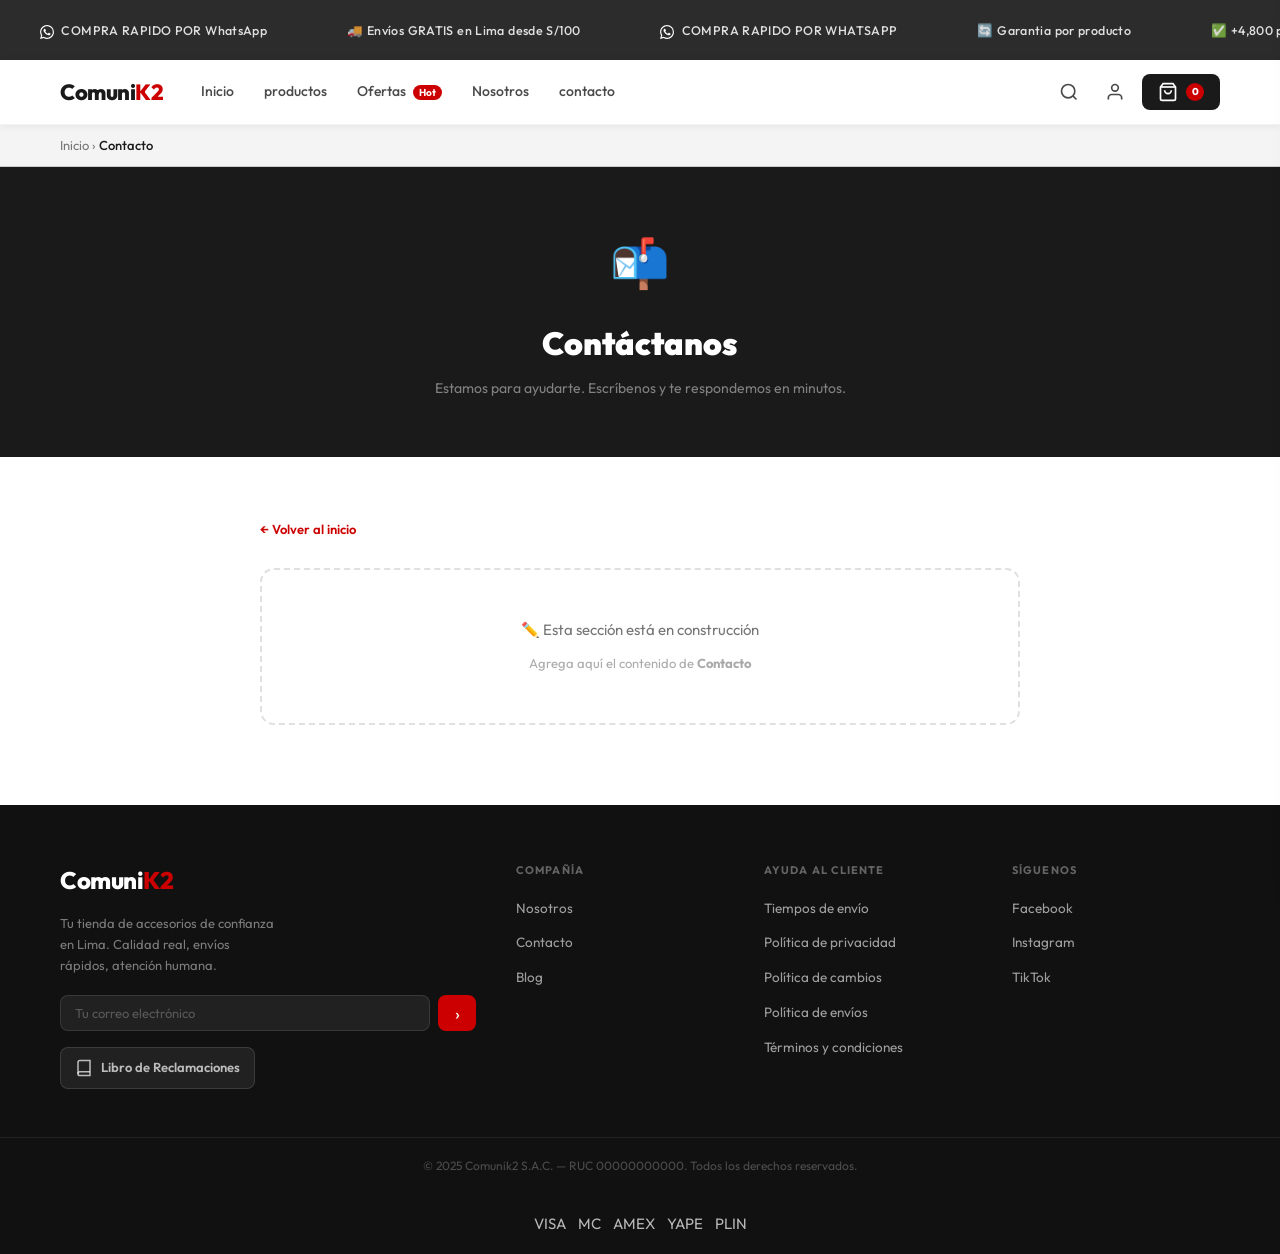
==== pages/contacto.html @ 113c40cd "fix: redisenio de la pagina" ====
<!DOCTYPE html>
<html lang="es">
<head>
<meta charset="UTF-8">
<meta name="viewport" content="width=device-width, initial-scale=1.0">
<title>Contacto — ComuniK2</title>
<link rel="preconnect" href="https://fonts.googleapis.com">
<link rel="preconnect" href="https://fonts.gstatic.com" crossorigin>
<link href="https://fonts.googleapis.com/css2?family=Outfit:wght@300;400;500;600;700;800;900&display=swap" rel="stylesheet">
<link rel="stylesheet" href="../css/style.css">
<style>
  .page-hero{background:#1A1A1A;color:#fff;padding:56px 20px;text-align:center}
  .page-hero .icon{font-size:48px;margin-bottom:14px}
  .page-hero h1{font-family:'Outfit',sans-serif;font-size:32px;font-weight:900;margin-bottom:8px}
  .page-hero p{font-size:14px;color:rgba(255,255,255,.45);max-width:480px;margin:0 auto}
  .page-body{max-width:800px;margin:0 auto;padding:60px 20px 80px;font-family:'Outfit',sans-serif}
  .placeholder-box{border:2px dashed #E0E0E0;border-radius:14px;padding:48px 32px;text-align:center;color:#aaa}
  .placeholder-box p{font-size:15px;margin-bottom:8px;color:#767676}
  .placeholder-box span{font-size:13px}
  .back-link{display:inline-flex;align-items:center;gap:6px;font-size:13px;font-weight:600;color:#CC0000;margin-bottom:28px;text-decoration:none}
  .back-link:hover{text-decoration:underline}
</style>
</head>
<body>

<!-- TICKER -->
<div class="ticker">
  <div class="ticker-track">
    <span class="ti">
      <svg width="14" height="14" fill="white" viewBox="0 0 24 24" style="vertical-align:middle;margin-right:4px">
        <path d="M17.472 14.382c-.297-.149-1.758-.867-2.03-.967-.273-.099-.471-.148-.67.15-.197.297-.767.966-.94 1.164-.173.199-.347.223-.644.075-.297-.15-1.255-.463-2.39-1.475-.883-.788-1.48-1.761-1.653-2.059-.173-.297-.018-.458.13-.606.134-.133.298-.347.446-.52.149-.174.198-.298.298-.497.099-.198.05-.371-.025-.52-.075-.149-.669-1.612-.916-2.207-.242-.579-.487-.5-.669-.51-.173-.008-.371-.01-.57-.01-.198 0-.52.074-.792.372-.272.297-1.04 1.016-1.04 2.479 0 1.462 1.065 2.875 1.213 3.074.149.198 2.096 3.2 5.077 4.487.709.306 1.262.489 1.694.625.712.227 1.36.195 1.871.118.571-.085 1.758-.719 2.006-1.413.248-.694.248-1.289.173-1.413-.074-.124-.272-.198-.57-.347m-5.421 7.403h-.004a9.87 9.87 0 01-5.031-1.378l-.361-.214-3.741.982.998-3.648-.235-.374a9.86 9.86 0 01-1.51-5.26c.001-5.45 4.436-9.884 9.888-9.884 2.64 0 5.122 1.03 6.988 2.898a9.825 9.825 0 012.893 6.994c-.003 5.45-4.437 9.884-9.885 9.884m8.413-18.297A11.815 11.815 0 0012.05 0C5.495 0 .16 5.335.157 11.892c0 2.096.547 4.142 1.588 5.945L.057 24l6.305-1.654a11.882 11.882 0 005.683 1.448h.005c6.554 0 11.890-5.335 11.893-11.893a11.821 11.821 0 00-3.48-8.413Z"/>
      </svg>
      COMPRA RAPIDO POR WhatsApp
    </span>
    <span class="ti">🚚 Envíos GRATIS en Lima desde S/100</span>
    <span class="ti">
      <svg width="14" height="14" fill="white" viewBox="0 0 24 24" style="vertical-align:middle;margin-right:4px">
        <path d="M17.472 14.382c-.297-.149-1.758-.867-2.03-.967-.273-.099-.471-.148-.67.15-.197.297-.767.966-.94 1.164-.173.199-.347.223-.644.075-.297-.15-1.255-.463-2.39-1.475-.883-.788-1.48-1.761-1.653-2.059-.173-.297-.018-.458.13-.606.134-.133.298-.347.446-.52.149-.174.198-.298.298-.497.099-.198.05-.371-.025-.52-.075-.149-.669-1.612-.916-2.207-.242-.579-.487-.5-.669-.51-.173-.008-.371-.01-.57-.01-.198 0-.52.074-.792.372-.272.297-1.04 1.016-1.04 2.479 0 1.462 1.065 2.875 1.213 3.074.149.198 2.096 3.2 5.077 4.487.709.306 1.262.489 1.694.625.712.227 1.36.195 1.871.118.571-.085 1.758-.719 2.006-1.413.248-.694.248-1.289.173-1.413-.074-.124-.272-.198-.57-.347m-5.421 7.403h-.004a9.87 9.87 0 01-5.031-1.378l-.361-.214-3.741.982.998-3.648-.235-.374a9.86 9.86 0 01-1.51-5.26c.001-5.45 4.436-9.884 9.888-9.884 2.64 0 5.122 1.03 6.988 2.898a9.825 9.825 0 012.893 6.994c-.003 5.45-4.437 9.884-9.885 9.884m8.413-18.297A11.815 11.815 0 0012.05 0C5.495 0 .16 5.335.157 11.892c0 2.096.547 4.142 1.588 5.945L.057 24l6.305-1.654a11.882 11.882 0 005.683 1.448h.005c6.554 0 11.890-5.335 11.893-11.893a11.821 11.821 0 00-3.48-8.413Z"/>
      </svg>
      COMPRA RAPIDO POR WHATSAPP
    </span>
    <span class="ti">🔄 Garantia por producto</span>
    <span class="ti">✅ +4,800 pedidos entregados</span>
    <span class="ti">📦 Despacho en 24-48h</span>
    <span class="ti">🚚 Envíos GRATIS en Lima desde S/100</span>
    <span class="ti">
      <svg width="14" height="14" fill="white" viewBox="0 0 24 24" style="vertical-align:middle;margin-right:4px">
        <path d="M17.472 14.382c-.297-.149-1.758-.867-2.03-.967-.273-.099-.471-.148-.67.15-.197.297-.767.966-.94 1.164-.173.199-.347.223-.644.075-.297-.15-1.255-.463-2.39-1.475-.883-.788-1.48-1.761-1.653-2.059-.173-.297-.018-.458.13-.606.134-.133.298-.347.446-.52.149-.174.198-.298.298-.497.099-.198.05-.371-.025-.52-.075-.149-.669-1.612-.916-2.207-.242-.579-.487-.5-.669-.51-.173-.008-.371-.01-.57-.01-.198 0-.52.074-.792.372-.272.297-1.04 1.016-1.04 2.479 0 1.462 1.065 2.875 1.213 3.074.149.198 2.096 3.2 5.077 4.487.709.306 1.262.489 1.694.625.712.227 1.36.195 1.871.118.571-.085 1.758-.719 2.006-1.413.248-.694.248-1.289.173-1.413-.074-.124-.272-.198-.57-.347m-5.421 7.403h-.004a9.87 9.87 0 01-5.031-1.378l-.361-.214-3.741.982.998-3.648-.235-.374a9.86 9.86 0 01-1.51-5.26c.001-5.45 4.436-9.884 9.888-9.884 2.64 0 5.122 1.03 6.988 2.898a9.825 9.825 0 012.893 6.994c-.003 5.45-4.437 9.884-9.885 9.884m8.413-18.297A11.815 11.815 0 0012.05 0C5.495 0 .16 5.335.157 11.892c0 2.096.547 4.142 1.588 5.945L.057 24l6.305-1.654a11.882 11.882 0 005.683 1.448h.005c6.554 0 11.890-5.335 11.893-11.893a11.821 11.821 0 00-3.48-8.413Z"/>
      </svg>
      COMPRA RAPIDO POR WHATSAPP
    </span>
    <span class="ti">🔄 Garantia por producto</span>
    <span class="ti">✅ +4,800 pedidos entregados</span>
    <span class="ti">📦 Despacho en 24-48h</span>
  </div>
</div>

<!-- HEADER -->
<header id="header">
  <div class="header-inner">
    <button class="menu-btn" aria-label="Menú">
      <span></span><span></span><span></span>
    </button>
    <a href="../index.html" class="logo">Comuni<span>K2</span></a>
    <nav class="main-nav">
      <a href="../index.html">Inicio</a>
      <a href="../index.html#productos">productos</a>
      <a href="../index.html#offert">Ofertas <em class="nav-badge">Hot</em></a>
      <a href="nosotros.html">Nosotros</a>
      <a href="contacto.html">contacto</a>
    </nav>
    <div class="header-right">
      <button class="icon-btn" aria-label="Buscar">
        <svg width="20" height="20" fill="none" stroke="currentColor" stroke-width="2" viewBox="0 0 24 24"><circle cx="11" cy="11" r="8"/><line x1="21" y1="21" x2="16.65" y2="16.65"/></svg>
      </button>
      <button class="icon-btn" aria-label="Cuenta">
        <svg width="20" height="20" fill="none" stroke="currentColor" stroke-width="2" viewBox="0 0 24 24"><path d="M20 21v-2a4 4 0 00-4-4H8a4 4 0 00-4 4v2"/><circle cx="12" cy="7" r="4"/></svg>
      </button>
      <a href="#" class="cart-btn">
        <svg width="20" height="20" fill="none" stroke="currentColor" stroke-width="2" viewBox="0 0 24 24"><path d="M6 2L3 6v14a2 2 0 002 2h14a2 2 0 002-2V6l-3-4z"/><line x1="3" y1="6" x2="21" y2="6"/><path d="M16 10a4 4 0 01-8 0"/></svg>
        <span class="cart-count">0</span>
      </a>
    </div>
  </div>
</header>




<div class="breadcrumb"><div class="container"><a href="../index.html">Inicio</a> › <span>Contacto</span></div></div>

<div class="page-hero">
  <div class="icon">📬</div>
  <h1>Contáctanos</h1>
  <p>Estamos para ayudarte. Escríbenos y te respondemos en minutos.</p>
</div>

<div class="page-body">
  <a href="../index.html" class="back-link">← Volver al inicio</a>
  <div class="placeholder-box">
    <p>✏️ Esta sección está en construcción</p>
    <span>Agrega aquí el contenido de <strong>Contacto</strong></span>
  </div>
</div>

<footer>
  <div class="footer-top">
    <div class="footer-brand">
      <a href="../video/" class="logo footer-logo">Comuni<span>K2</span></a>
      <p>Tu tienda de accesorios de confianza en Lima. Calidad real, envíos rápidos, atención humana.</p>
      <div class="newsletter">
        <input type="email" placeholder="Tu correo electrónico">
        <button>›</button>
      </div>
      <a href="reclamaciones.html" class="libro-btn">
        <svg width="18" height="18" fill="none" stroke="currentColor" stroke-width="2" viewBox="0 0 24 24"><path d="M4 19.5A2.5 2.5 0 016.5 17H20"/><path d="M6.5 2H20v20H6.5A2.5 2.5 0 014 19.5v-15A2.5 2.5 0 016.5 2z"/></svg>
        Libro de Reclamaciones
      </a>
    </div>
    <div class="footer-col">
      <h4>Compañía</h4>
      <ul>
        <li><a href="nosotros.html">Nosotros</a></li>
        <li><a href="contacto.html">Contacto</a></li>
        <li><a href="blog.html">Blog</a></li>
      </ul>
    </div>
    <div class="footer-col">
      <h4>Ayuda al cliente</h4>
      <ul>
        <li><a href="#">Tiempos de envío</a></li>
        <li><a href="#">Política de privacidad</a></li>
        <li><a href="#">Política de cambios</a></li>
        <li><a href="#">Política de envíos</a></li>
        <li><a href="terminos.html">Términos y condiciones</a></li>
      </ul>
    </div>
    <div class="footer-col">
      <h4>Síguenos</h4>
      <ul>
        <li><a href="#">Facebook</a></li>
        <li><a href="#">Instagram</a></li>
        <li><a href="#">TikTok</a></li>
      </ul>
    </div>
  </div>
  <div class="footer-bottom">
    <p>© 2025 Comunik2 S.A.C. — RUC 00000000000. Todos los derechos reservados.</p>
    <div class="payment-methods">
      <span>VISA</span>
      <span>MC</span>
      <span>AMEX</span>
      <span>YAPE</span>
      <span>PLIN</span>
    </div>
  </div>
</footer>

<!-- CART OVERLAY -->
<div class="cart-overlay" id="cart-overlay"></div>

<!-- CART SIDEBAR -->
<div id="cart-sidebar">
  <div class="cart-head">
    <h2>🛒 Tu carrito <span class="cart-head-count" id="cart-head-count">0</span></h2>
    <button id="cart-close">✕</button>
  </div>
  <div id="cart-body"></div>
  <div id="cart-footer">
    <div class="cart-total-row">
      <span>Total</span>
      <span id="cart-total">S/. 0.00</span>
    </div>
    <button class="btn-wa-cart" onclick="pedirPorWhatsApp()">
      <svg width="18" height="18" fill="white" viewBox="0 0 24 24"><path d="M17.472 14.382c-.297-.149-1.758-.867-2.03-.967-.273-.099-.471-.148-.67.15-.197.297-.767.966-.94 1.164-.173.199-.347.223-.644.075-.297-.15-1.255-.463-2.39-1.475-.883-.788-1.48-1.761-1.653-2.059-.173-.297-.018-.458.13-.606.134-.133.298-.347.446-.52.149-.174.198-.298.298-.497.099-.198.05-.371-.025-.52-.075-.149-.669-1.612-.916-2.207-.242-.579-.487-.5-.669-.51-.173-.008-.371-.01-.57-.01-.198 0-.52.074-.792.372-.272.297-1.04 1.016-1.04 2.479 0 1.462 1.065 2.875 1.213 3.074.149.198 2.096 3.2 5.077 4.487.709.306 1.262.489 1.694.625.712.227 1.36.195 1.871.118.571-.085 1.758-.719 2.006-1.413.248-.694.248-1.289.173-1.413-.074-.124-.272-.198-.57-.347m-5.421 7.403h-.004a9.87 9.87 0 01-5.031-1.378l-.361-.214-3.741.982.998-3.648-.235-.374a9.86 9.86 0 01-1.51-5.26c.001-5.45 4.436-9.884 9.888-9.884 2.64 0 5.122 1.03 6.988 2.898a9.825 9.825 0 012.893 6.994c-.003 5.45-4.437 9.884-9.885 9.884m8.413-18.297A11.815 11.815 0 0012.05 0C5.495 0 .16 5.335.157 11.892c0 2.096.547 4.142 1.588 5.945L.057 24l6.305-1.654a11.882 11.882 0 005.683 1.448h.005c6.554 0 11.890-5.335 11.893-11.893a11.821 11.821 0 00-3.48-8.413Z"/></svg>
      Pedir por WhatsApp
    </button>
    <p class="cart-note">Te contactaremos para confirmar disponibilidad y coordinar el pago.</p>
  </div>
</div>


<script src="../js/main.js"></script>
</body>
</html>
---- css/style.css ----
/* ─────────────────────────────────────
   COMUNIK2 — GLOBAL STYLES
   Paleta: Rojo #CC0000, Gris #2C2C2C, Blanco #FFFFFF
───────────────────────────────────── */

*, *::before, *::after { box-sizing: border-box; margin: 0; padding: 0; }

:root {
  --red:      #CC0000;
  --red-dark: #A50000;
  --red-light:#FFF0F0;
  --dark:     #1A1A1A;
  --gray-900: #2C2C2C;
  --gray-700: #4A4A4A;
  --gray-500: #767676;
  --gray-300: #CCCCCC;
  --gray-100: #F4F4F4;
  --white:    #FFFFFF;
  --font:     'Outfit', sans-serif;
  --radius:   10px;
  --radius-lg:16px;
}

html { scroll-behavior: smooth; }
body { font-family: var(--font); font-size: 15px; color: var(--dark); background: var(--white); line-height: 1.65; -webkit-font-smoothing: antialiased; }
img { max-width: 100%; display: block; }
a { text-decoration: none; color: inherit; }
button { cursor: pointer; border: none; background: none; font-family: var(--font); }

/* ── CONTAINER ── */
.container { max-width: 1200px; margin: 0 auto; padding: 0 20px; }

/* ── TICKER ── */
.ticker { background: var(--gray-900); color: var(--white); height: 60px; overflow: hidden; display: flex; align-items: center; }
.ticker-track { display: flex; white-space: nowrap; animation: ticker 32s linear infinite; }
.ticker-track:hover { animation-play-state: paused; }
.ti { padding: 0 40px; font-size: 12.5px; font-weight: 500; letter-spacing: 0.03em; color: rgba(255,255,255,0.85); }
@keyframes ticker { 0%{transform:translateX(0)} 100%{transform:translateX(-50%)} }

/* ── HEADER ── */
header { position: sticky; top: 0; z-index: 200; background: var(--white); border-bottom: 1px solid var(--gray-100); box-shadow: 0 1px 8px rgba(0,0,0,0.07); }
.header-inner { max-width: 1200px; margin: 0 auto; padding: 0 20px; height: 64px; display: flex; align-items: center; gap: 24px; }

.menu-btn { display: none; flex-direction: column; gap: 5px; padding: 6px; }
.menu-btn span { display: block; width: 22px; height: 2px; background: var(--dark); border-radius: 2px; }

.logo { font-size: 22px; font-weight: 800; color: var(--dark); letter-spacing: -0.5px; flex-shrink: 0; }
.logo span { color: var(--red); }

.main-nav { display: flex; gap: 2px; flex: 1; }
.main-nav a { font-size: 14px; font-weight: 500; color: var(--gray-700); padding: 6px 14px; border-radius: 8px; transition: all .18s; position: relative; }
.main-nav a:hover { color: var(--dark); background: var(--gray-100); }
.nav-badge { font-style: normal; font-size: 10px; font-weight: 700; background: var(--red); color: #fff; padding: 1px 6px; border-radius: 20px; margin-left: 4px; vertical-align: middle; }

.header-right { display: flex; align-items: center; gap: 8px; flex-shrink: 0; }
.icon-btn { width: 38px; height: 38px; display: flex; align-items: center; justify-content: center; border-radius: 8px; color: var(--gray-700); transition: background .18s, color .18s; }
.icon-btn:hover { background: var(--gray-100); color: var(--dark); }

.cart-btn { display: flex; align-items: center; gap: 8px; background: var(--dark); color: #fff; padding: 8px 16px; border-radius: 8px; font-size: 14px; font-weight: 600; transition: background .18s; position: relative; }
.cart-btn:hover { background: var(--gray-900); }
.cart-count { background: var(--red); color: #fff; font-size: 10px; font-weight: 800; min-width: 18px; height: 18px; border-radius: 50%; display: flex; align-items: center; justify-content: center; padding: 0 3px; }

/* ── BREADCRUMB ── */
.breadcrumb { background: var(--gray-100); border-bottom: 1px solid var(--gray-300); padding: 10px 0; font-size: 13px; color: var(--gray-500); }
.breadcrumb a { color: var(--gray-500); }
.breadcrumb a:hover { color: var(--red); }
.breadcrumb span { color: var(--dark); font-weight: 500; }

/* ── BUTTONS ── */
.btn-red { display: inline-flex; align-items: center; justify-content: center; gap: 8px; background: var(--red); color: #fff; font-size: 15px; font-weight: 700; padding: 12px 28px; border-radius: var(--radius); transition: background .18s, transform .1s; }
.btn-red:hover { background: var(--red-dark); transform: translateY(-1px); }
.btn-full { width: 100%; }

.btn-outline-white { display: inline-flex; align-items: center; justify-content: center; border: 2px solid rgba(255,255,255,0.7); color: #fff; font-size: 15px; font-weight: 600; padding: 11px 28px; border-radius: var(--radius); transition: background .18s; }
.btn-outline-white:hover { background: rgba(255,255,255,0.12); }

.btn-whatsapp { background: #1A1A1A; color: #fff; font-size: 15px; font-weight: 600; padding: 14px 20px; border-radius: var(--radius); display: flex; align-items: center; justify-content: center; gap: 10px; transition: background .18s; }
.btn-whatsapp:hover { background: #333; }

.btn-add { width: 100%; background: var(--dark); color: #fff; font-size: 14px; font-weight: 600; padding: 11px; border-radius: var(--radius); margin-top: 12px; transition: background .18s; }
.btn-add:hover { background: var(--red); }

/* ── HERO ── */
.hero { position: relative; height: 560px; overflow: hidden; }
.hero-slides { position: relative; height: 100%; }
.hero-slide { position: absolute; inset: 0; background-size: cover; background-position: center; opacity: 0; transition: opacity .6s ease; display: flex; align-items: center; background-color: var(--gray-900); }
.hero-slide.active { opacity: 1; }
.hero-overlay { position: absolute; inset: 0; background: linear-gradient(90deg, rgba(0,0,0,0.7) 0%, rgba(0,0,0,0.3) 60%, transparent 100%); }
.hero-content { position: relative; z-index: 2; max-width: 520px; padding: 0 80px; color: #fff; }
.hero-eyebrow { font-size: 12px; font-weight: 700; letter-spacing: 0.12em; text-transform: uppercase; color: var(--red); margin-bottom: 12px; background: rgba(204,0,0,0.15); display: inline-block; padding: 4px 12px; border-radius: 20px; border: 1px solid rgba(204,0,0,0.3); }
.hero-content h1 { font-size: clamp(32px, 4.5vw, 54px); font-weight: 900; line-height: 1.1; margin-bottom: 16px; }
.hero-content h1 span { color: var(--red); }
.hero-sub { font-size: 16px; color: rgba(255,255,255,0.8); margin-bottom: 28px; line-height: 1.6; }
.hero-ctas { display: flex; gap: 12px; flex-wrap: wrap; }

.slide-btn { position: absolute; top: 50%; transform: translateY(-50%); background: rgba(255,255,255,0.15); backdrop-filter: blur(6px); border: 1px solid rgba(255,255,255,0.2); color: #fff; width: 44px; height: 44px; border-radius: 50%; font-size: 18px; display: flex; align-items: center; justify-content: center; transition: background .18s; z-index: 10; }
.slide-btn:hover { background: rgba(255,255,255,0.3); }
.slide-btn.prev { left: 20px; }
.slide-btn.next { right: 20px; }

.slide-dots { position: absolute; bottom: 20px; left: 50%; transform: translateX(-50%); display: flex; gap: 8px; z-index: 10; }
.dot { width: 8px; height: 8px; border-radius: 50%; background: rgba(255,255,255,0.4); transition: background .2s, transform .2s; }
.dot.active { background: var(--red); transform: scale(1.3); }

/* ── TRUST STRIP ── */
.trust-strip { background: #FFF8F8; border-bottom: 1px solid #F0D0D0; padding: 20px 0; }
.trust-inner { max-width: 1200px; margin: 0 auto; padding: 0 20px; display: grid; grid-template-columns: repeat(4, 1fr); gap: 12px; }
.trust-item { display: flex; align-items: center; gap: 12px; padding: 12px 0; }
.trust-item svg { color: var(--red); flex-shrink: 0; }
.trust-item strong { display: block; font-size: 13.5px; font-weight: 700; color: var(--dark); }
.trust-item span { font-size: 12px; color: var(--gray-500); }

/* ── SECTIONS ── */
.section { padding: 60px 0; }
.bg-light { background: var(--gray-100); }

.section-header { display: flex; flex-wrap: wrap; align-items: flex-end; gap: 6px; margin-bottom: 32px; }
.section-header h2 { font-size: 26px; font-weight: 800; color: var(--dark); flex: 1; min-width: 200px; }
.section-header p { font-size: 14px; color: var(--gray-500); width: 100%; margin-top: -4px; }
.ver-todo { font-size: 14px; font-weight: 600; color: var(--red); margin-left: auto; white-space: nowrap; }
.ver-todo:hover { text-decoration: underline; }

/* ── CATEGORÍAS ── */
.cat-grid { display: grid; grid-template-columns: repeat(4, 1fr); gap: 16px; }
.cat-card { border-radius: var(--radius-lg); overflow: hidden; display: block; }
.cat-img { position: relative; aspect-ratio: 3/4; background: var(--gray-300) no-repeat center/cover; display: flex; align-items: flex-end; }
.cat-img:hover .cat-overlay { opacity: 0.7; }
.cat-overlay { position: absolute; inset: 0; background: linear-gradient(to top, rgba(0,0,0,0.7) 0%, rgba(0,0,0,0.1) 60%, transparent 100%); transition: opacity .25s; opacity: 0.5; }
.cat-img span { position: relative; z-index: 2; color: #fff; font-size: 14px; font-weight: 700; padding: 16px; line-height: 1.3; }

/* ── PRODUCT GRID ── */
.product-grid { display: grid; grid-template-columns: repeat(4, 1fr); gap: 20px; }

.product-card { background: var(--white); border-radius: var(--radius-lg); overflow: hidden; border: 1px solid var(--gray-100); transition: box-shadow .22s, transform .22s; }
.product-card:hover { box-shadow: 0 8px 28px rgba(0,0,0,0.1); transform: translateY(-3px); }

.product-img-wrap { display: block; position: relative; overflow: hidden; aspect-ratio: 1; background: var(--gray-100); }
.product-img-wrap .img-main,
.product-img-wrap .img-hover { position: absolute; inset: 0; width: 100%; height: 100%; object-fit: cover; transition: opacity .35s ease; }
.product-img-wrap .img-hover { opacity: 0; }
.product-img-wrap:hover .img-main { opacity: 0; }
.product-img-wrap:hover .img-hover { opacity: 1; }

.badge-discount { position: absolute; top: 10px; left: 10px; background: var(--red); color: #fff; font-size: 11px; font-weight: 800; padding: 3px 8px; border-radius: 6px; z-index: 2; }
.badge-hot { position: absolute; top: 10px; right: 10px; background: var(--dark); color: #fff; font-size: 11px; font-weight: 700; padding: 3px 8px; border-radius: 6px; z-index: 2; }

.product-info { padding: 14px 16px 16px; }
.product-brand { font-size: 11px; font-weight: 600; color: var(--gray-500); text-transform: uppercase; letter-spacing: 0.06em; margin-bottom: 4px; }
.product-info h3 { font-size: 14px; font-weight: 700; line-height: 1.35; margin-bottom: 6px; }
.product-info h3 a { color: var(--dark); }
.product-info h3 a:hover { color: var(--red); }
.product-stars { font-size: 12px; color: #E88000; margin-bottom: 8px; }
.product-stars span { color: var(--gray-500); }

.product-price { display: flex; align-items: baseline; gap: 8px; margin-bottom: 4px; }
.price-now { font-size: 18px; font-weight: 800; color: var(--red); }
.price-old { font-size: 13px; color: var(--gray-500); text-decoration: line-through; }

/* ── PROMO BANNER ── */
.promo-banner { background: var(--dark); color: #fff; padding: 60px 20px; text-align: center; }
.promo-eyebrow { font-size: 12px; font-weight: 700; letter-spacing: 0.12em; text-transform: uppercase; color: var(--red); margin-bottom: 12px; }
.promo-banner h2 { font-size: clamp(24px, 3.5vw, 40px); font-weight: 900; line-height: 1.15; margin-bottom: 14px; }
.promo-banner p { font-size: 15px; color: rgba(255,255,255,0.6); margin-bottom: 28px; }

/* ── STATS ── */
.stats-section { background: var(--dark); padding: 40px 20px; }
.stats-inner { max-width: 900px; margin: 0 auto; display: flex; align-items: center; justify-content: center; gap: 0; flex-wrap: wrap; }
.stat-item { text-align: center; padding: 12px 48px; }
.stat-num { display: block; font-size: clamp(36px, 6vw, 60px); font-weight: 900; color: #fff; line-height: 1; margin-bottom: 6px; }
.stat-label { font-size: 13px; color: rgba(255,255,255,0.5); font-weight: 500; }
.stat-div { width: 1px; height: 50px; background: rgba(255,255,255,0.12); flex-shrink: 0; }

/* ── FOOTER ── */
footer { background: #111; color: rgba(255,255,255,0.7); }
.footer-top { max-width: 1200px; margin: 0 auto; padding: 56px 20px 48px; display: grid; grid-template-columns: 2fr 1fr 1fr 1fr; gap: 40px; }

.footer-logo { font-size: 24px; font-weight: 800; color: #fff; display: block; margin-bottom: 12px; }
.footer-logo span { color: var(--red); }
.footer-brand p { font-size: 13px; color: rgba(255,255,255,0.45); line-height: 1.6; max-width: 220px; margin-bottom: 20px; }

.newsletter { display: flex; gap: 8px; margin-bottom: 16px; }
.newsletter input { flex: 1; background: rgba(255,255,255,0.07); border: 1px solid rgba(255,255,255,0.1); border-radius: 8px; padding: 9px 14px; font-size: 13px; color: #fff; font-family: var(--font); outline: none; transition: border .2s; }
.newsletter input::placeholder { color: rgba(255,255,255,0.25); }
.newsletter input:focus { border-color: var(--red); }
.newsletter button { background: var(--red); color: #fff; border-radius: 8px; width: 38px; font-size: 18px; transition: background .18s; }
.newsletter button:hover { background: var(--red-dark); }

.libro-btn { display: inline-flex; align-items: center; gap: 8px; background: rgba(255,255,255,0.07); border: 1px solid rgba(255,255,255,0.12); color: rgba(255,255,255,0.7); font-size: 13px; font-weight: 600; padding: 9px 14px; border-radius: 8px; transition: all .18s; }
.libro-btn:hover, .active-libro { background: rgba(204,0,0,0.15); border-color: var(--red); color: var(--red); }

.footer-col h4 { font-size: 11px; font-weight: 700; letter-spacing: 0.1em; text-transform: uppercase; color: rgba(255,255,255,0.35); margin-bottom: 16px; }
.footer-col ul { list-style: none; }
.footer-col li { margin-bottom: 10px; }
.footer-col a { font-size: 13.5px; color: rgba(255,255,255,0.6); transition: color .15s; }
.footer-col a:hover { color: var(--red); }

.footer-bottom { border-top: 1px solid rgba(255,255,255,0.07); }
.footer-bottom > * { max-width: 1200px; margin: 0 auto; padding: 18px 20px; display: flex; align-items: center; justify-content: center; flex-wrap: wrap; gap: 12px; }


/* ── RESPONSIVE ── */
@media (max-width: 1024px) {
  .product-grid { grid-template-columns: repeat(2, 1fr); }
  .cat-grid { grid-template-columns: repeat(2, 1fr); }
  .trust-inner { grid-template-columns: repeat(2, 1fr); }
  .footer-top { grid-template-columns: 1fr 1fr; }
}
@media (max-width: 768px) {
  .main-nav { display: none; }
  .menu-btn { display: flex; }
  .hero { height: 420px; }
  .hero-content { padding: 0 40px; }
  .stats-inner { gap: 20px; }
  .stat-item { padding: 8px 24px; }
  .stat-div { height: 40px; }
}
@media (max-width: 480px) {
  .product-grid { grid-template-columns: repeat(2, 1fr); gap: 12px; }
  .cat-grid { grid-template-columns: repeat(2, 1fr); }
  .footer-top { grid-template-columns: 1fr; }
  .trust-inner { grid-template-columns: 1fr; }
}

.ti-wa::before {
  content: '';
  display: inline-block;
  width: 14px;
  height: 14px;
  background: url('https://cdn.simpleicons.org/whatsapp/25D366') no-repeat center/contain;
  vertical-align: middle;
  margin-right: 5px;
}

/* CARRITO SIDEBAR */
.cart-overlay { position:fixed;inset:0;background:rgba(0,0,0,.5);z-index:300;display:none; }
.cart-overlay.open { display:block; }

#cart-sidebar { position:fixed;top:0;right:-420px;width:100%;max-width:400px;height:100%;background:#fff;z-index:400;display:flex;flex-direction:column;box-shadow:-4px 0 24px rgba(0,0,0,.12);transition:right .3s cubic-bezier(.4,0,.2,1); }
#cart-sidebar.open { right:0; }

.cart-head { display:flex;align-items:center;justify-content:space-between;padding:18px 20px;border-bottom:1px solid #E8E8E8;flex-shrink:0; }
.cart-head h2 { font-size:17px;font-weight:800;color:#1A1A1A;display:flex;align-items:center;gap:8px; }
#cart-close { width:32px;height:32px;border-radius:8px;border:1px solid #E8E8E8;background:#fff;color:#1A1A1A;font-size:16px;cursor:pointer; }
#cart-close:hover { background:#F5F5F5; }

#cart-body { flex:1;overflow-y:auto;padding:16px 20px; }

.cart-empty { display:flex;flex-direction:column;align-items:center;justify-content:center;height:100%;gap:8px;color:#767676;padding:40px 0; }
.cart-empty-icon { font-size:48px;margin-bottom:8px; }
.cart-empty p { font-size:15px;font-weight:700;color:#1A1A1A; }
.cart-empty span { font-size:13px; }

.cart-item { display:flex;gap:12px;padding:14px 0;border-bottom:1px solid #E8E8E8;position:relative; }
.cart-item:last-child { border-bottom:none; }
.ci-img { width:72px;height:72px;border-radius:10px;background:#F5F5F5;flex-shrink:0;overflow:hidden;display:flex;align-items:center;justify-content:center; }
.ci-img img { width:100%;height:100%;object-fit:contain;padding:4px; }
.ci-info { flex:1;min-width:0; }
.ci-name { font-size:13px;font-weight:700;color:#1A1A1A;margin-bottom:3px;line-height:1.3;white-space:nowrap;overflow:hidden;text-overflow:ellipsis; }
.ci-price { font-size:14px;font-weight:800;color:#CC0000;margin-bottom:8px; }
.ci-qty { display:flex;align-items:center;border:1.5px solid #E8E8E8;border-radius:7px;overflow:hidden;width:fit-content; }
.ci-qty button { width:28px;height:28px;font-size:16px;font-weight:600;background:#F5F5F5;color:#1A1A1A;border:none;cursor:pointer; }
.ci-qty button:hover { background:#e0e0e0; }
.ci-qty span { min-width:32px;text-align:center;font-size:13px;font-weight:700; }
.ci-remove { position:absolute;top:14px;right:0;width:24px;height:24px;border-radius:50%;background:none;border:none;color:#bbb;font-size:13px;cursor:pointer; }
.ci-remove:hover { background:#fee;color:#CC0000; }

#cart-footer { border-top:1px solid #E8E8E8;padding:16px 20px;flex-shrink:0;display:none; }
.cart-total-row { display:flex;justify-content:space-between;align-items:center;margin-bottom:14px; }
.cart-total-row span { font-size:15px;font-weight:700;color:#1A1A1A; }
#cart-total { font-size:20px;font-weight:900;color:#CC0000; }

.btn-wa-cart { width:100%;background:#25D366;color:#fff;font-size:14px;font-weight:800;padding:13px;border-radius:10px;border:none;cursor:pointer;display:flex;align-items:center;justify-content:center;gap:8px;font-family:'Outfit',sans-serif;transition:background .18s;margin-bottom:8px; }
.btn-wa-cart:hover { background:#1ebe5c; }
.cart-note { font-size:11.5px;color:#767676;text-align:center;line-height:1.5; }

@media (max-width:420px) { #cart-sidebar { max-width:100%; } }

.oferta-eyebrow {
  display: inline-block;
  background: var(--red);
  color: #fff;
  font-size: 12px;
  font-weight: 800;
  padding: 4px 14px;
  border-radius: 20px;
  letter-spacing: .06em;
  margin-bottom: 12px;
}
.oferta-countdown {
  display: flex;
  align-items: center;
  gap: 8px;
  margin-top: 14px;
}
.cd-item {
  background: var(--dark);
  color: #fff;
  border-radius: 8px;
  padding: 8px 14px;
  text-align: center;
  min-width: 56px;
}
.cd-item span {
  display: block;
  font-size: 22px;
  font-weight: 900;
  line-height: 1;
}
.cd-item small {
  font-size: 10px;
  color: rgba(255,255,255,.5);
  font-weight: 600;
  text-transform: uppercase;
}
.cd-sep {
  font-size: 22px;
  font-weight: 900;
  color: var(--dark);
}
/* ── OFERTA HERO ── */
.oferta-hero { position:relative; border-radius:0px; overflow:hidden; min-height:480px; display:flex; align-items:center; }
.oferta-hero img { position:absolute; inset:0; width:100%; height:100%; object-fit:cover; }
.oferta-overlay { position:absolute; inset:0; background:linear-gradient(90deg, rgba(0,0,0,.75) 0%, rgba(0,0,0,.3) 60%, transparent 100%); }
.oferta-content { position:relative; z-index:2; color:#fff; padding:48px; max-width:500px; }
.oferta-eyebrow { display:inline-block; background:#CC0000; color:#fff; font-size:12px; font-weight:800; padding:4px 14px; border-radius:20px; letter-spacing:.06em; margin-bottom:16px; }
.oferta-content h2 { font-size:clamp(26px,3.5vw,40px); font-weight:900; line-height:1.15; margin-bottom:10px; }
.oferta-content p { font-size:14px; color:rgba(255,255,255,.7); margin-bottom:20px; }
.oferta-countdown { display:flex; align-items:center; gap:8px; margin-bottom:28px; }

@media(max-width:600px) {
  .oferta-hero { min-height:380px; }
  .oferta-content { padding:28px 24px; }
}
.oferta-precios { display:flex; align-items:center; gap:10px; flex-wrap:wrap; margin-bottom:20px; }
.oferta-antes { font-size:13px; color:rgba(255,255,255,.5); }
.oferta-antes s { text-decoration:line-through; }
.oferta-ahora { font-size:32px; font-weight:900; color:#fff; line-height:1; }
.oferta-descuento { background:#CC0000; color:#fff; font-size:11px; font-weight:800; padding:3px 9px; border-radius:20px; }

.btn-agotado-card {
  width:100%;
  background:#E8E8E8;
  color:#999;
  font-size:14px;
  font-weight:700;
  padding:11px;
  border-radius:10px;
  border:none;
  cursor:not-allowed;
  margin-top:12px;
}
.badge-agotado {
  position:absolute;
  inset:0;
  background:rgba(0,0,0,.45);
  color:#fff;
  font-size:13px;
  font-weight:800;
  display:flex;
  align-items:center;
  justify-content:center;
  border-radius: inherit;
  letter-spacing:.04em;
}

.footer-bottom p {
  font-size: 12px;
  color: rgba(255,255,255,0.25);
  width: 100%;
  text-align: center;
}
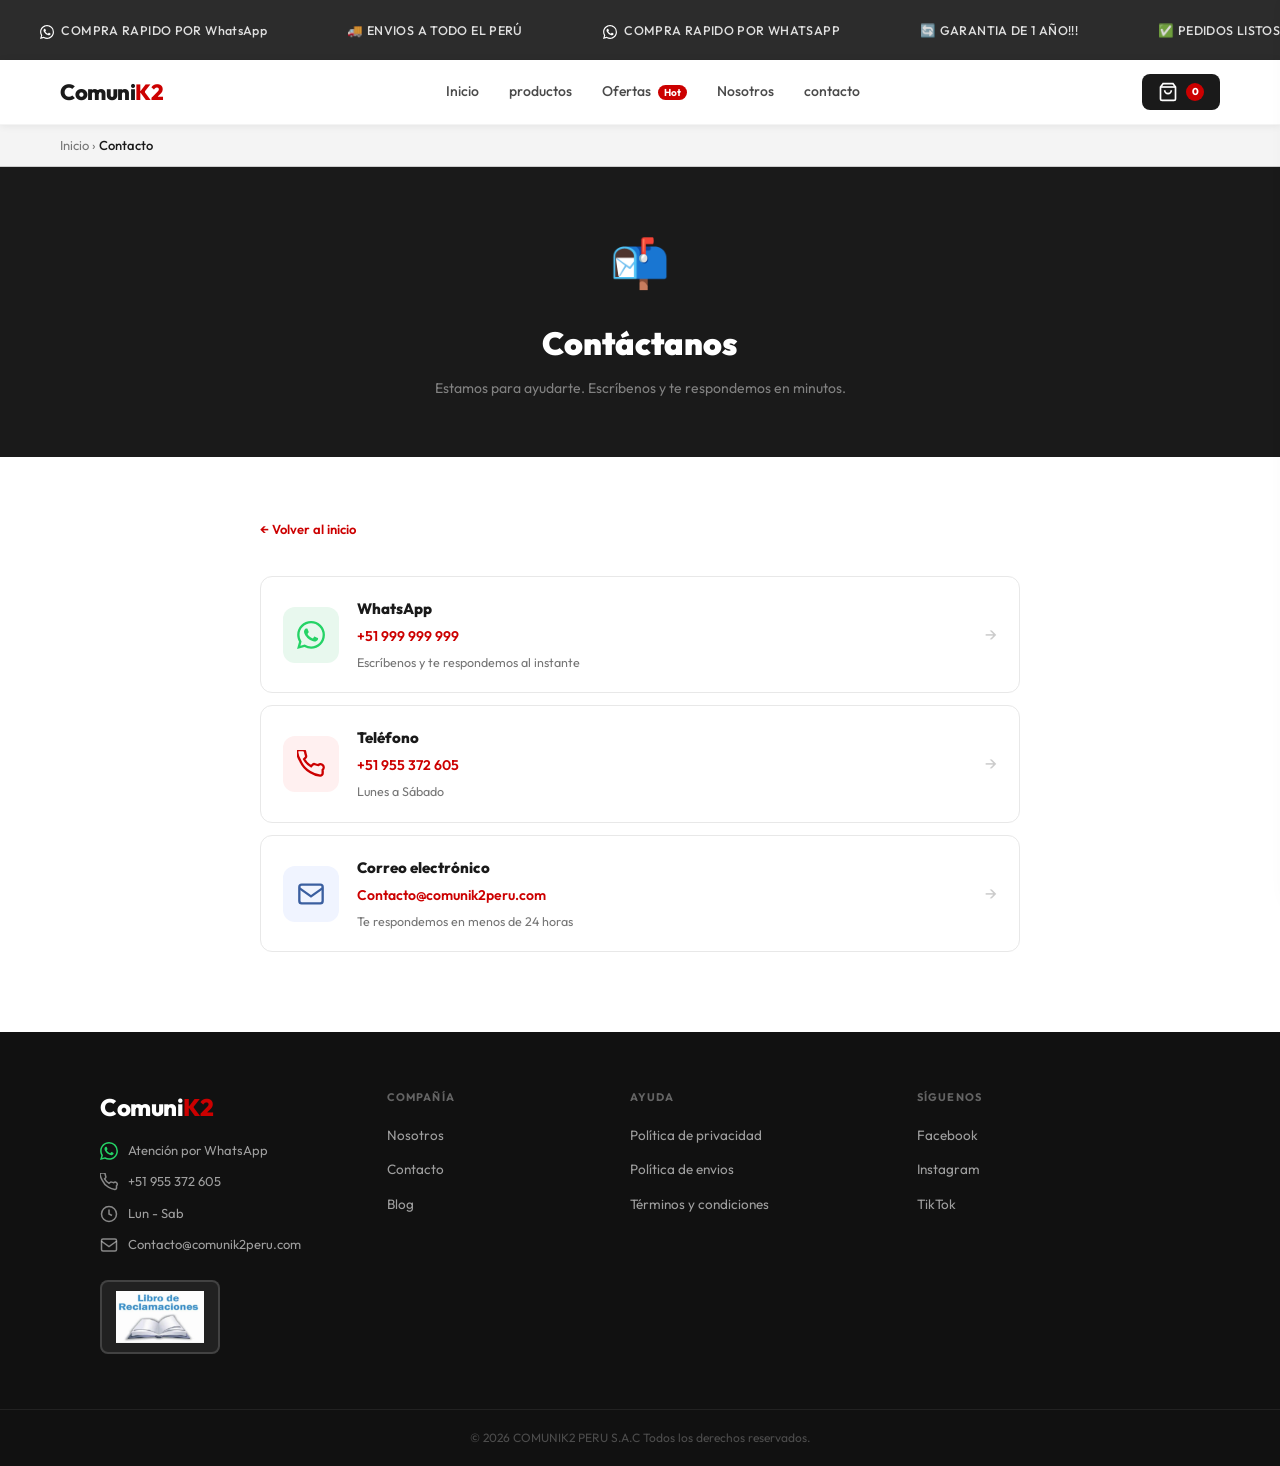
==== commit 2522c049: "fix: datos corejidos" ====
--- a/pages/contacto.html
+++ b/pages/contacto.html
@@ -19,42 +19,58 @@
   .placeholder-box span{font-size:13px}
   .back-link{display:inline-flex;align-items:center;gap:6px;font-size:13px;font-weight:600;color:#CC0000;margin-bottom:28px;text-decoration:none}
   .back-link:hover{text-decoration:underline}
-</style>
+  .contacto-grid { display:flex; flex-direction:column; gap:12px; margin-top:8px; }
+
+  .contacto-card { display:flex; align-items:center; gap:18px; background:#fff; border:1.5px solid #E8E8E8; border-radius:12px; padding:20px 22px; text-decoration:none; color:inherit; transition:border-color .18s, box-shadow .18s; }
+  .contacto-card:hover { border-color:#CC0000; box-shadow:0 4px 16px rgba(204,0,0,.08); }
+
+  .contacto-icon { width:56px; height:56px; border-radius:12px; display:flex; align-items:center; justify-content:center; flex-shrink:0; }
+
+  .contacto-info { flex:1; }
+  .contacto-info strong { display:block; font-size:15px; font-weight:800; color:#1A1A1A; margin-bottom:3px; }
+  .contacto-info span { display:block; font-size:14px; font-weight:600; color:#CC0000; margin-bottom:4px; }
+  .contacto-info p { font-size:12.5px; color:#767676; margin:0; }
+
+  .contacto-arrow { font-size:18px; color:#CCCCCC; flex-shrink:0; transition:color .18s; }
+  .contacto-card:hover .contacto-arrow { color:#CC0000; }
+  </style>
 </head>
 <body>
 
 <!-- TICKER -->
-<div class="ticker">
-  <div class="ticker-track">
-    <span class="ti">
-      <svg width="14" height="14" fill="white" viewBox="0 0 24 24" style="vertical-align:middle;margin-right:4px">
-        <path d="M17.472 14.382c-.297-.149-1.758-.867-2.03-.967-.273-.099-.471-.148-.67.15-.197.297-.767.966-.94 1.164-.173.199-.347.223-.644.075-.297-.15-1.255-.463-2.39-1.475-.883-.788-1.48-1.761-1.653-2.059-.173-.297-.018-.458.13-.606.134-.133.298-.347.446-.52.149-.174.198-.298.298-.497.099-.198.05-.371-.025-.52-.075-.149-.669-1.612-.916-2.207-.242-.579-.487-.5-.669-.51-.173-.008-.371-.01-.57-.01-.198 0-.52.074-.792.372-.272.297-1.04 1.016-1.04 2.479 0 1.462 1.065 2.875 1.213 3.074.149.198 2.096 3.2 5.077 4.487.709.306 1.262.489 1.694.625.712.227 1.36.195 1.871.118.571-.085 1.758-.719 2.006-1.413.248-.694.248-1.289.173-1.413-.074-.124-.272-.198-.57-.347m-5.421 7.403h-.004a9.87 9.87 0 01-5.031-1.378l-.361-.214-3.741.982.998-3.648-.235-.374a9.86 9.86 0 01-1.51-5.26c.001-5.45 4.436-9.884 9.888-9.884 2.64 0 5.122 1.03 6.988 2.898a9.825 9.825 0 012.893 6.994c-.003 5.45-4.437 9.884-9.885 9.884m8.413-18.297A11.815 11.815 0 0012.05 0C5.495 0 .16 5.335.157 11.892c0 2.096.547 4.142 1.588 5.945L.057 24l6.305-1.654a11.882 11.882 0 005.683 1.448h.005c6.554 0 11.890-5.335 11.893-11.893a11.821 11.821 0 00-3.48-8.413Z"/>
-      </svg>
-      COMPRA RAPIDO POR WhatsApp
-    </span>
-    <span class="ti">🚚 Envíos GRATIS en Lima desde S/100</span>
-    <span class="ti">
-      <svg width="14" height="14" fill="white" viewBox="0 0 24 24" style="vertical-align:middle;margin-right:4px">
-        <path d="M17.472 14.382c-.297-.149-1.758-.867-2.03-.967-.273-.099-.471-.148-.67.15-.197.297-.767.966-.94 1.164-.173.199-.347.223-.644.075-.297-.15-1.255-.463-2.39-1.475-.883-.788-1.48-1.761-1.653-2.059-.173-.297-.018-.458.13-.606.134-.133.298-.347.446-.52.149-.174.198-.298.298-.497.099-.198.05-.371-.025-.52-.075-.149-.669-1.612-.916-2.207-.242-.579-.487-.5-.669-.51-.173-.008-.371-.01-.57-.01-.198 0-.52.074-.792.372-.272.297-1.04 1.016-1.04 2.479 0 1.462 1.065 2.875 1.213 3.074.149.198 2.096 3.2 5.077 4.487.709.306 1.262.489 1.694.625.712.227 1.36.195 1.871.118.571-.085 1.758-.719 2.006-1.413.248-.694.248-1.289.173-1.413-.074-.124-.272-.198-.57-.347m-5.421 7.403h-.004a9.87 9.87 0 01-5.031-1.378l-.361-.214-3.741.982.998-3.648-.235-.374a9.86 9.86 0 01-1.51-5.26c.001-5.45 4.436-9.884 9.888-9.884 2.64 0 5.122 1.03 6.988 2.898a9.825 9.825 0 012.893 6.994c-.003 5.45-4.437 9.884-9.885 9.884m8.413-18.297A11.815 11.815 0 0012.05 0C5.495 0 .16 5.335.157 11.892c0 2.096.547 4.142 1.588 5.945L.057 24l6.305-1.654a11.882 11.882 0 005.683 1.448h.005c6.554 0 11.890-5.335 11.893-11.893a11.821 11.821 0 00-3.48-8.413Z"/>
-      </svg>
-      COMPRA RAPIDO POR WHATSAPP
-    </span>
-    <span class="ti">🔄 Garantia por producto</span>
-    <span class="ti">✅ +4,800 pedidos entregados</span>
-    <span class="ti">📦 Despacho en 24-48h</span>
-    <span class="ti">🚚 Envíos GRATIS en Lima desde S/100</span>
-    <span class="ti">
-      <svg width="14" height="14" fill="white" viewBox="0 0 24 24" style="vertical-align:middle;margin-right:4px">
-        <path d="M17.472 14.382c-.297-.149-1.758-.867-2.03-.967-.273-.099-.471-.148-.67.15-.197.297-.767.966-.94 1.164-.173.199-.347.223-.644.075-.297-.15-1.255-.463-2.39-1.475-.883-.788-1.48-1.761-1.653-2.059-.173-.297-.018-.458.13-.606.134-.133.298-.347.446-.52.149-.174.198-.298.298-.497.099-.198.05-.371-.025-.52-.075-.149-.669-1.612-.916-2.207-.242-.579-.487-.5-.669-.51-.173-.008-.371-.01-.57-.01-.198 0-.52.074-.792.372-.272.297-1.04 1.016-1.04 2.479 0 1.462 1.065 2.875 1.213 3.074.149.198 2.096 3.2 5.077 4.487.709.306 1.262.489 1.694.625.712.227 1.36.195 1.871.118.571-.085 1.758-.719 2.006-1.413.248-.694.248-1.289.173-1.413-.074-.124-.272-.198-.57-.347m-5.421 7.403h-.004a9.87 9.87 0 01-5.031-1.378l-.361-.214-3.741.982.998-3.648-.235-.374a9.86 9.86 0 01-1.51-5.26c.001-5.45 4.436-9.884 9.888-9.884 2.64 0 5.122 1.03 6.988 2.898a9.825 9.825 0 012.893 6.994c-.003 5.45-4.437 9.884-9.885 9.884m8.413-18.297A11.815 11.815 0 0012.05 0C5.495 0 .16 5.335.157 11.892c0 2.096.547 4.142 1.588 5.945L.057 24l6.305-1.654a11.882 11.882 0 005.683 1.448h.005c6.554 0 11.890-5.335 11.893-11.893a11.821 11.821 0 00-3.48-8.413Z"/>
-      </svg>
-      COMPRA RAPIDO POR WHATSAPP
-    </span>
-    <span class="ti">🔄 Garantia por producto</span>
-    <span class="ti">✅ +4,800 pedidos entregados</span>
-    <span class="ti">📦 Despacho en 24-48h</span>
-  </div>
-</div>
-
+  <div class="ticker">
+    <div class="ticker-track">
+      <span class="ti">
+        <svg width="14" height="14" fill="white" viewBox="0 0 24 24" style="vertical-align:middle;margin-right:4px">
+          <path
+            d="M17.472 14.382c-.297-.149-1.758-.867-2.03-.967-.273-.099-.471-.148-.67.15-.197.297-.767.966-.94 1.164-.173.199-.347.223-.644.075-.297-.15-1.255-.463-2.39-1.475-.883-.788-1.48-1.761-1.653-2.059-.173-.297-.018-.458.13-.606.134-.133.298-.347.446-.52.149-.174.198-.298.298-.497.099-.198.05-.371-.025-.52-.075-.149-.669-1.612-.916-2.207-.242-.579-.487-.5-.669-.51-.173-.008-.371-.01-.57-.01-.198 0-.52.074-.792.372-.272.297-1.04 1.016-1.04 2.479 0 1.462 1.065 2.875 1.213 3.074.149.198 2.096 3.2 5.077 4.487.709.306 1.262.489 1.694.625.712.227 1.36.195 1.871.118.571-.085 1.758-.719 2.006-1.413.248-.694.248-1.289.173-1.413-.074-.124-.272-.198-.57-.347m-5.421 7.403h-.004a9.87 9.87 0 01-5.031-1.378l-.361-.214-3.741.982.998-3.648-.235-.374a9.86 9.86 0 01-1.51-5.26c.001-5.45 4.436-9.884 9.888-9.884 2.64 0 5.122 1.03 6.988 2.898a9.825 9.825 0 012.893 6.994c-.003 5.45-4.437 9.884-9.885 9.884m8.413-18.297A11.815 11.815 0 0012.05 0C5.495 0 .16 5.335.157 11.892c0 2.096.547 4.142 1.588 5.945L.057 24l6.305-1.654a11.882 11.882 0 005.683 1.448h.005c6.554 0 11.890-5.335 11.893-11.893a11.821 11.821 0 00-3.48-8.413Z" />
+        </svg>
+        COMPRA RAPIDO POR WhatsApp
+      </span>
+      <span class="ti">🚚 ENVIOS A TODO EL PERÚ</span>
+      <span class="ti">
+        <svg width="14" height="14" fill="white" viewBox="0 0 24 24" style="vertical-align:middle;margin-right:4px">
+          <path
+            d="M17.472 14.382c-.297-.149-1.758-.867-2.03-.967-.273-.099-.471-.148-.67.15-.197.297-.767.966-.94 1.164-.173.199-.347.223-.644.075-.297-.15-1.255-.463-2.39-1.475-.883-.788-1.48-1.761-1.653-2.059-.173-.297-.018-.458.13-.606.134-.133.298-.347.446-.52.149-.174.198-.298.298-.497.099-.198.05-.371-.025-.52-.075-.149-.669-1.612-.916-2.207-.242-.579-.487-.5-.669-.51-.173-.008-.371-.01-.57-.01-.198 0-.52.074-.792.372-.272.297-1.04 1.016-1.04 2.479 0 1.462 1.065 2.875 1.213 3.074.149.198 2.096 3.2 5.077 4.487.709.306 1.262.489 1.694.625.712.227 1.36.195 1.871.118.571-.085 1.758-.719 2.006-1.413.248-.694.248-1.289.173-1.413-.074-.124-.272-.198-.57-.347m-5.421 7.403h-.004a9.87 9.87 0 01-5.031-1.378l-.361-.214-3.741.982.998-3.648-.235-.374a9.86 9.86 0 01-1.51-5.26c.001-5.45 4.436-9.884 9.888-9.884 2.64 0 5.122 1.03 6.988 2.898a9.825 9.825 0 012.893 6.994c-.003 5.45-4.437 9.884-9.885 9.884m8.413-18.297A11.815 11.815 0 0012.05 0C5.495 0 .16 5.335.157 11.892c0 2.096.547 4.142 1.588 5.945L.057 24l6.305-1.654a11.882 11.882 0 005.683 1.448h.005c6.554 0 11.890-5.335 11.893-11.893a11.821 11.821 0 00-3.48-8.413Z" />
+        </svg>
+        COMPRA RAPIDO POR WHATSAPP
+      </span>
+      <span class="ti">🔄 GARANTIA DE 1 AÑO!!!</span>
+      <span class="ti">✅ PEDIDOS LISTOS PARA ENTREGAR</span>
+      <span class="ti">📦 DESPACHO 24 -48 LIMA METROPOLITANA</span>
+      <span class="ti">🚚 ENVIOS A TODO EL PERÚ</span>
+      <span class="ti">
+        <svg width="14" height="14" fill="white" viewBox="0 0 24 24" style="vertical-align:middle;margin-right:4px">
+          <path
+            d="M17.472 14.382c-.297-.149-1.758-.867-2.03-.967-.273-.099-.471-.148-.67.15-.197.297-.767.966-.94 1.164-.173.199-.347.223-.644.075-.297-.15-1.255-.463-2.39-1.475-.883-.788-1.48-1.761-1.653-2.059-.173-.297-.018-.458.13-.606.134-.133.298-.347.446-.52.149-.174.198-.298.298-.497.099-.198.05-.371-.025-.52-.075-.149-.669-1.612-.916-2.207-.242-.579-.487-.5-.669-.51-.173-.008-.371-.01-.57-.01-.198 0-.52.074-.792.372-.272.297-1.04 1.016-1.04 2.479 0 1.462 1.065 2.875 1.213 3.074.149.198 2.096 3.2 5.077 4.487.709.306 1.262.489 1.694.625.712.227 1.36.195 1.871.118.571-.085 1.758-.719 2.006-1.413.248-.694.248-1.289.173-1.413-.074-.124-.272-.198-.57-.347m-5.421 7.403h-.004a9.87 9.87 0 01-5.031-1.378l-.361-.214-3.741.982.998-3.648-.235-.374a9.86 9.86 0 01-1.51-5.26c.001-5.45 4.436-9.884 9.888-9.884 2.64 0 5.122 1.03 6.988 2.898a9.825 9.825 0 012.893 6.994c-.003 5.45-4.437 9.884-9.885 9.884m8.413-18.297A11.815 11.815 0 0012.05 0C5.495 0 .16 5.335.157 11.892c0 2.096.547 4.142 1.588 5.945L.057 24l6.305-1.654a11.882 11.882 0 005.683 1.448h.005c6.554 0 11.890-5.335 11.893-11.893a11.821 11.821 0 00-3.48-8.413Z" />
+        </svg>
+        COMPRA RAPIDO POR WHATSAPP
+      </span>
+      <span class="ti">🔄 GARANTIA DE 1 AÑO!!!</span>
+      <span class="ti">✅ PEDIDOS LISTOS PARA ENTREGAR </span>
+      <span class="ti">📦 DESPACHO 24 -48 LIMA METROPOLITANA</span>
+    </div>
+  </div>
 <!-- HEADER -->
 <header id="header">
   <div class="header-inner">
@@ -70,12 +86,7 @@
       <a href="contacto.html">contacto</a>
     </nav>
     <div class="header-right">
-      <button class="icon-btn" aria-label="Buscar">
-        <svg width="20" height="20" fill="none" stroke="currentColor" stroke-width="2" viewBox="0 0 24 24"><circle cx="11" cy="11" r="8"/><line x1="21" y1="21" x2="16.65" y2="16.65"/></svg>
-      </button>
-      <button class="icon-btn" aria-label="Cuenta">
-        <svg width="20" height="20" fill="none" stroke="currentColor" stroke-width="2" viewBox="0 0 24 24"><path d="M20 21v-2a4 4 0 00-4-4H8a4 4 0 00-4 4v2"/><circle cx="12" cy="7" r="4"/></svg>
-      </button>
+     
       <a href="#" class="cart-btn">
         <svg width="20" height="20" fill="none" stroke="currentColor" stroke-width="2" viewBox="0 0 24 24"><path d="M6 2L3 6v14a2 2 0 002 2h14a2 2 0 002-2V6l-3-4z"/><line x1="3" y1="6" x2="21" y2="6"/><path d="M16 10a4 4 0 01-8 0"/></svg>
         <span class="cart-count">0</span>
@@ -97,64 +108,118 @@
 
 <div class="page-body">
   <a href="../index.html" class="back-link">← Volver al inicio</a>
-  <div class="placeholder-box">
-    <p>✏️ Esta sección está en construcción</p>
-    <span>Agrega aquí el contenido de <strong>Contacto</strong></span>
+
+  <div class="contacto-grid">
+
+    <a href="https://wa.me/51955372605" target="_blank" class="contacto-card">
+      <div class="contacto-icon" style="background:#E8F8EE">
+        <svg width="28" height="28" fill="#25D366" viewBox="0 0 24 24"><path d="M17.472 14.382c-.297-.149-1.758-.867-2.03-.967-.273-.099-.471-.148-.67.15-.197.297-.767.966-.94 1.164-.173.199-.347.223-.644.075-.297-.15-1.255-.463-2.39-1.475-.883-.788-1.48-1.761-1.653-2.059-.173-.297-.018-.458.13-.606.134-.133.298-.347.446-.52.149-.174.198-.298.298-.497.099-.198.05-.371-.025-.52-.075-.149-.669-1.612-.916-2.207-.242-.579-.487-.5-.669-.51-.173-.008-.371-.01-.57-.01-.198 0-.52.074-.792.372-.272.297-1.04 1.016-1.04 2.479 0 1.462 1.065 2.875 1.213 3.074.149.198 2.096 3.2 5.077 4.487.709.306 1.262.489 1.694.625.712.227 1.36.195 1.871.118.571-.085 1.758-.719 2.006-1.413.248-.694.248-1.289.173-1.413-.074-.124-.272-.198-.57-.347m-5.421 7.403h-.004a9.87 9.87 0 01-5.031-1.378l-.361-.214-3.741.982.998-3.648-.235-.374a9.86 9.86 0 01-1.51-5.26c.001-5.45 4.436-9.884 9.888-9.884 2.64 0 5.122 1.03 6.988 2.898a9.825 9.825 0 012.893 6.994c-.003 5.45-4.437 9.884-9.885 9.884m8.413-18.297A11.815 11.815 0 0012.05 0C5.495 0 .16 5.335.157 11.892c0 2.096.547 4.142 1.588 5.945L.057 24l6.305-1.654a11.882 11.882 0 005.683 1.448h.005c6.554 0 11.890-5.335 11.893-11.893a11.821 11.821 0 00-3.48-8.413Z"/></svg>
+      </div>
+      <div class="contacto-info">
+        <strong>WhatsApp</strong>
+        <span>+51 999 999 999</span>
+        <p>Escríbenos y te respondemos al instante</p>
+      </div>
+      <div class="contacto-arrow">→</div>
+    </a>
+
+    <a href="tel:+51955372605" class="contacto-card">
+      <div class="contacto-icon" style="background:#FFF0F0">
+        <svg width="28" height="28" fill="none" stroke="#CC0000" stroke-width="2" viewBox="0 0 24 24"><path d="M22 16.92v3a2 2 0 01-2.18 2 19.79 19.79 0 01-8.63-3.07A19.5 19.5 0 013.07 9.81a19.79 19.79 0 01-3.07-8.67A2 2 0 012 0h3a2 2 0 012 1.72c.127.96.361 1.903.7 2.81a2 2 0 01-.45 2.11L6.09 7.91a16 16 0 006 6l1.27-1.27a2 2 0 012.11-.45c.907.339 1.85.573 2.81.7A2 2 0 0122 16.92z"/></svg>
+      </div>
+      <div class="contacto-info">
+        <strong>Teléfono</strong>
+        <span>+51 955 372 605</span>
+        <p>Lunes a Sábado </p>
+      </div>
+      <div class="contacto-arrow">→</div>
+    </a>
+
+    <a href="mailto:contacto@comunik2peru.com" class="contacto-card">
+      <div class="contacto-icon" style="background:#F0F4FF">
+        <svg width="28" height="28" fill="none" stroke="#3B5FA0" stroke-width="2" viewBox="0 0 24 24"><rect x="2" y="4" width="20" height="16" rx="2"/><path d="M2 7l10 7 10-7"/></svg>
+      </div>
+      <div class="contacto-info">
+        <strong>Correo electrónico</strong>
+        <span>Contacto@comunik2peru.com</span>
+        <p>Te respondemos en menos de 24 horas</p>
+      </div>
+      <div class="contacto-arrow">→</div>
+    </a>
+
   </div>
 </div>
 
-<footer>
-  <div class="footer-top">
-    <div class="footer-brand">
-      <a href="../video/" class="logo footer-logo">Comuni<span>K2</span></a>
-      <p>Tu tienda de accesorios de confianza en Lima. Calidad real, envíos rápidos, atención humana.</p>
-      <div class="newsletter">
-        <input type="email" placeholder="Tu correo electrónico">
-        <button>›</button>
-      </div>
-      <a href="reclamaciones.html" class="libro-btn">
-        <svg width="18" height="18" fill="none" stroke="currentColor" stroke-width="2" viewBox="0 0 24 24"><path d="M4 19.5A2.5 2.5 0 016.5 17H20"/><path d="M6.5 2H20v20H6.5A2.5 2.5 0 014 19.5v-15A2.5 2.5 0 016.5 2z"/></svg>
-        Libro de Reclamaciones
+  <footer>
+    <div class="footer-top">
+      <div class="footer-brand">
+        <a href="../index.html" class="logo footer-logo">Comuni<span>K2</span></a>
+        <div class="footer-contacto">
+          <a href="https://wa.me/51955372605" target="_blank" class="footer-contacto-item">
+        <svg width="18" height="18" fill="#25D366" viewBox="0 0 24 24"><path d="M17.472 14.382c-.297-.149-1.758-.867-2.03-.967-.273-.099-.471-.148-.67.15-.197.297-.767.966-.94 1.164-.173.199-.347.223-.644.075-.297-.15-1.255-.463-2.39-1.475-.883-.788-1.48-1.761-1.653-2.059-.173-.297-.018-.458.13-.606.134-.133.298-.347.446-.52.149-.174.198-.298.298-.497.099-.198.05-.371-.025-.52-.075-.149-.669-1.612-.916-2.207-.242-.579-.487-.5-.669-.51-.173-.008-.371-.01-.57-.01-.198 0-.52.074-.792.372-.272.297-1.04 1.016-1.04 2.479 0 1.462 1.065 2.875 1.213 3.074.149.198 2.096 3.2 5.077 4.487.709.306 1.262.489 1.694.625.712.227 1.36.195 1.871.118.571-.085 1.758-.719 2.006-1.413.248-.694.248-1.289.173-1.413-.074-.124-.272-.198-.57-.347m-5.421 7.403h-.004a9.87 9.87 0 01-5.031-1.378l-.361-.214-3.741.982.998-3.648-.235-.374a9.86 9.86 0 01-1.51-5.26c.001-5.45 4.436-9.884 9.888-9.884 2.64 0 5.122 1.03 6.988 2.898a9.825 9.825 0 012.893 6.994c-.003 5.45-4.437 9.884-9.885 9.884m8.413-18.297A11.815 11.815 0 0012.05 0C5.495 0 .16 5.335.157 11.892c0 2.096.547 4.142 1.588 5.945L.057 24l6.305-1.654a11.882 11.882 0 005.683 1.448h.005c6.554 0 11.890-5.335 11.893-11.893a11.821 11.821 0 00-3.48-8.413Z"/></svg>
+        Atención por WhatsApp
       </a>
-    </div>
-    <div class="footer-col">
-      <h4>Compañía</h4>
-      <ul>
-        <li><a href="nosotros.html">Nosotros</a></li>
-        <li><a href="contacto.html">Contacto</a></li>
-        <li><a href="blog.html">Blog</a></li>
-      </ul>
-    </div>
-    <div class="footer-col">
-      <h4>Ayuda al cliente</h4>
-      <ul>
-        <li><a href="#">Tiempos de envío</a></li>
-        <li><a href="#">Política de privacidad</a></li>
-        <li><a href="#">Política de cambios</a></li>
-        <li><a href="#">Política de envíos</a></li>
-        <li><a href="terminos.html">Términos y condiciones</a></li>
-      </ul>
-    </div>
-    <div class="footer-col">
-      <h4>Síguenos</h4>
-      <ul>
-        <li><a href="#">Facebook</a></li>
-        <li><a href="#">Instagram</a></li>
-        <li><a href="#">TikTok</a></li>
-      </ul>
-    </div>
-  </div>
-  <div class="footer-bottom">
-    <p>© 2025 Comunik2 S.A.C. — RUC 00000000000. Todos los derechos reservados.</p>
-    <div class="payment-methods">
-      <span>VISA</span>
-      <span>MC</span>
-      <span>AMEX</span>
-      <span>YAPE</span>
-      <span>PLIN</span>
-    </div>
-  </div>
-</footer>
+
+      <div class="footer-contacto-item">
+        <svg width="18" height="18" fill="none" stroke="currentColor" stroke-width="2" viewBox="0 0 24 24"><path d="M22 16.92v3a2 2 0 01-2.18 2 19.79 19.79 0 01-8.63-3.07A19.5 19.5 0 013.07 9.81a19.79 19.79 0 01-3.07-8.67A2 2 0 012 0h3a2 2 0 012 1.72c.127.96.361 1.903.7 2.81a2 2 0 01-.45 2.11L6.09 7.91a16 16 0 006 6l1.27-1.27a2 2 0 012.11-.45c.907.339 1.85.573 2.81.7A2 2 0 0122 16.92z"/></svg>
+        +51 955 372 605
+      </div>
+
+          <div class="footer-contacto-item">
+            <svg width="18" height="18" fill="none" stroke="currentColor" stroke-width="2" viewBox="0 0 24 24">
+              <circle cx="12" cy="12" r="10" />
+              <polyline points="12 6 12 12 16 14" />
+            </svg>
+            Lun - Sab
+          </div>
+
+          <div class="footer-contacto-item">
+            <svg width="18" height="18" fill="none" stroke="currentColor" stroke-width="2" viewBox="0 0 24 24">
+              <rect x="2" y="4" width="20" height="16" rx="2" />
+              <path d="M2 7l10 7 10-7" />
+            </svg>
+            Contacto@comunik2peru.com
+          </div>
+
+
+        </div>
+
+        <a href="reclamaciones.html" class="libro-btn">
+          <img src="../images/productos/libro.jpg" alt="Libro de Reclamaciones">
+        </a>
+      </div>
+      <div class="footer-col">
+        <h4>Compañía</h4>
+        <ul>
+          <li><a href="nosotros.html">Nosotros</a></li>
+          <li><a href="contacto.html">Contacto</a></li>
+          <li><a href="blog.html">Blog</a></li>
+        </ul>
+      </div>
+      <div class="footer-col">
+        <h4>Ayuda</h4>
+        <ul>
+
+          <li><a href="politica.html">Política de privacidad</a></li>
+          <li><a href="envios.html">Política de envios</a></li>
+          <li><a href="terminos.html">Términos y condiciones</a></li>
+        </ul>
+      </div>
+      <div class="footer-col">
+        <h4>Síguenos</h4>
+        <ul>
+          <li><a href="#">Facebook</a></li>
+          <li><a href="#">Instagram</a></li>
+          <li><a href="#">TikTok</a></li>
+        </ul>
+      </div>
+    </div>
+    <div class="footer-bottom">
+      <p>© 2026 COMUNIK2 PERU S.A.C Todos los derechos reservados.</p>
+
+    </div>
+    </div>
+  </footer>
 
 <!-- CART OVERLAY -->
 <div class="cart-overlay" id="cart-overlay"></div>
--- a/css/style.css
+++ b/css/style.css
@@ -47,7 +47,7 @@
 .logo { font-size: 22px; font-weight: 800; color: var(--dark); letter-spacing: -0.5px; flex-shrink: 0; }
 .logo span { color: var(--red); }
 
-.main-nav { display: flex; gap: 2px; flex: 1; }
+.main-nav { display: flex; gap: 2px; flex: 1;justify-content:center }
 .main-nav a { font-size: 14px; font-weight: 500; color: var(--gray-700); padding: 6px 14px; border-radius: 8px; transition: all .18s; position: relative; }
 .main-nav a:hover { color: var(--dark); background: var(--gray-100); }
 .nav-badge { font-style: normal; font-size: 10px; font-weight: 700; background: var(--red); color: #fff; padding: 1px 6px; border-radius: 20px; margin-left: 4px; vertical-align: middle; }
@@ -171,9 +171,16 @@
 .stat-div { width: 1px; height: 50px; background: rgba(255,255,255,0.12); flex-shrink: 0; }
 
 /* ── FOOTER ── */
+
 footer { background: #111; color: rgba(255,255,255,0.7); }
-.footer-top { max-width: 1200px; margin: 0 auto; padding: 56px 20px 48px; display: grid; grid-template-columns: 2fr 1fr 1fr 1fr; gap: 40px; }
-
+.footer-top{
+  max-width: 1200px; 
+  margin: 0 auto; 
+  padding: 56px 60px 48px; 
+  display: grid; 
+  grid-template-columns: 1.2fr 1fr 1.2fr 1.2fr; 
+  gap: 24px;
+}
 .footer-logo { font-size: 24px; font-weight: 800; color: #fff; display: block; margin-bottom: 12px; }
 .footer-logo span { color: var(--red); }
 .footer-brand p { font-size: 13px; color: rgba(255,255,255,0.45); line-height: 1.6; max-width: 220px; margin-bottom: 20px; }
@@ -368,4 +375,132 @@
   color: rgba(255,255,255,0.25);
   width: 100%;
   text-align: center;
+}
+
+#lightbox {
+  position: fixed;
+  inset: 0;
+  background: rgba(0,0,0,0.9);
+  z-index: 999;
+  display: none;
+  align-items: center;
+  justify-content: center;
+  cursor: zoom-out;
+}
+#lightbox.open {
+  display: flex;
+}
+#lightbox-img {
+  max-width: 90%;
+  max-height: 90vh;
+  object-fit: contain;
+  border-radius: 8px;
+}
+
+/* ── RESEÑAS ── */
+.rev-summary {
+  display: grid;
+  grid-template-columns: auto 1fr auto;
+  gap: 32px;
+  align-items: center;
+  background: #F5F5F5;
+  border-radius: 14px;
+  padding: 28px 32px;
+  margin-bottom: 36px;
+}
+.rev-summary-score { text-align: center; }
+.rev-big-num { display: block; font-size: 56px; font-weight: 900; color: #1A1A1A; line-height: 1; }
+.rev-big-stars { font-size: 20px; color: #E88000; margin: 4px 0; }
+.rev-big-total { font-size: 12px; color: #767676; }
+
+.rev-summary-bars { display: flex; flex-direction: column; gap: 6px; }
+.rev-bar-row { display: flex; align-items: center; gap: 8px; font-size: 12px; color: #767676; }
+.rev-bar-row span:first-child { width: 28px; text-align: right; flex-shrink: 0; }
+.rev-bar-row span:last-child { width: 16px; flex-shrink: 0; }
+.rev-bar { flex: 1; height: 8px; background: #E0E0E0; border-radius: 20px; overflow: hidden; }
+.rev-bar-fill { height: 100%; background: #E88000; border-radius: 20px; }
+
+.rev-ml-badge { display: flex; flex-direction: column; align-items: center; gap: 6px; }
+.rev-ml-badge span { font-size: 11px; color: #767676; text-align: center; max-width: 120px; line-height: 1.4; }
+
+.rev-grid { display: grid; grid-template-columns: repeat(3, 1fr); gap: 16px; }
+.rev-card { background: #fff; border: 1px solid #E8E8E8; border-radius: 12px; padding: 18px; }
+.rev-card-highlight { border-color: #E88000; background: #FFFBF0; }
+.rev-stars { font-size: 14px; color: #E88000; margin-bottom: 8px; }
+.rev-text { font-size: 13.5px; color: #333; line-height: 1.6; margin-bottom: 14px; }
+.rev-author { display: flex; align-items: center; gap: 10px; margin-bottom: 8px; }
+.rev-av { width: 34px; height: 34px; border-radius: 50%; background: #CC0000; color: #fff; font-size: 13px; font-weight: 700; display: flex; align-items: center; justify-content: center; flex-shrink: 0; }
+.rev-name { font-size: 13px; font-weight: 700; color: #1A1A1A; }
+.rev-date { font-size: 11px; color: #767676; }
+.rev-badge { display: inline-flex; align-items: center; gap: 4px; font-size: 10px; font-weight: 600; color: #1A8C4E; background: #E8F8EE; padding: 2px 7px; border-radius: 20px; margin-top: 3px; }
+.rev-util { font-size: 11px; color: #767676; margin-top: 4px; }
+
+@media(max-width: 768px) {
+  .rev-grid { grid-template-columns: 1fr; }
+  .rev-summary { grid-template-columns: 1fr; text-align: center; }
+  .rev-bar-row { justify-content: center; }
+  .rev-ml-badge { flex-direction: row; max-width: 100%; }
+  .rev-ml-badge span { max-width: none; }
+}
+
+.libro-btn {
+  display: inline-block;
+  width: 120px;
+  border: 2px solid rgba(255,255,255,0.15);
+  border-radius: 8px;
+  overflow: hidden;
+  transition: border-color .18s;
+  margin-top: 8px;
+}
+.libro-btn:hover {
+  border-color: var(--red);
+}
+.libro-btn img {
+  width: 100%;
+  height: auto;
+  display: block;
+}
+
+.footer-contacto { display:flex; flex-direction:column; gap:10px; margin-bottom:16px; }
+.footer-contacto-item { display:flex; align-items:center; gap:10px; font-size:13px; color:rgba(255,255,255,.6); text-decoration:none; transition:color .15s; }
+.footer-contacto-item:hover { color:#fff; }
+.footer-contacto-item svg { flex-shrink:0; color:rgba(255,255,255,.5); }
+/* para blog */
+.blog-article { max-width: 760px; margin: 0 auto; padding: 56px 20px 80px; }
+
+.ba-header { margin-bottom: 32px; }
+.ba-title { font-size: clamp(24px,3.5vw,36px); font-weight: 900; color: #1A1A1A; line-height: 1.2; margin: 12px 0 14px; }
+.ba-meta { display: flex; gap: 16px; flex-wrap: wrap; font-size: 13px; color: #767676; }
+
+.ba-img-hero { border-radius: 14px; overflow: hidden; aspect-ratio: 16/9; background: #F5F5F5; margin-bottom: 36px; display: flex; align-items: center; justify-content: center; }
+.ba-img-hero img { width: 100%; height: 100%; object-fit: contain; padding: 20px; }
+
+.ba-content { font-size: 15px; color: #333; line-height: 1.75; }
+.ba-intro { font-size: 16px; color: #1A1A1A; font-weight: 500; margin-bottom: 28px; line-height: 1.7; }
+.ba-content h2 { font-size: 20px; font-weight: 800; color: #1A1A1A; margin: 32px 0 12px; }
+.ba-content p { margin-bottom: 16px; }
+
+.ba-list { list-style: none; margin: 0 0 24px; display: flex; flex-direction: column; gap: 10px; }
+.ba-list li { display: flex; gap: 10px; font-size: 14.5px; color: #444; line-height: 1.6; padding: 10px 14px; background: #F5F5F5; border-radius: 8px; border-left: 3px solid #CC0000; }
+.ba-list li::before { content: "✓"; color: #CC0000; font-weight: 800; flex-shrink: 0; }
+
+.ba-highlight { display: flex; gap: 14px; background: #FFF0F0; border-left: 3px solid #CC0000; border-radius: 0 10px 10px 0; padding: 16px 18px; margin: 28px 0; }
+.ba-highlight-icon { font-size: 22px; flex-shrink: 0; }
+.ba-highlight p { font-size: 14px; color: #4A0000; line-height: 1.65; margin: 0; font-weight: 500; }
+
+.ba-cta { display: flex; align-items: center; justify-content: space-between; gap: 20px; background: #1A1A1A; border-radius: 14px; padding: 32px 36px; margin-top: 48px; flex-wrap: wrap; }
+.ba-cta-text h2 { font-size: 20px; font-weight: 900; color: #fff; margin-bottom: 6px; }
+.ba-cta-text p { font-size: 13px; color: rgba(255,255,255,.5); }
+
+@media(max-width:600px) { .ba-cta { flex-direction: column; text-align: center; } }
+
+.footer-brand,
+.footer-col { text-align: left; }
+.footer-contacto-item { justify-content: flex-start; }
+
+.img-logo{
+  width: 200px;
+  height: auto;
+  margin: 0 auto 14px;
+  display: block;
 }
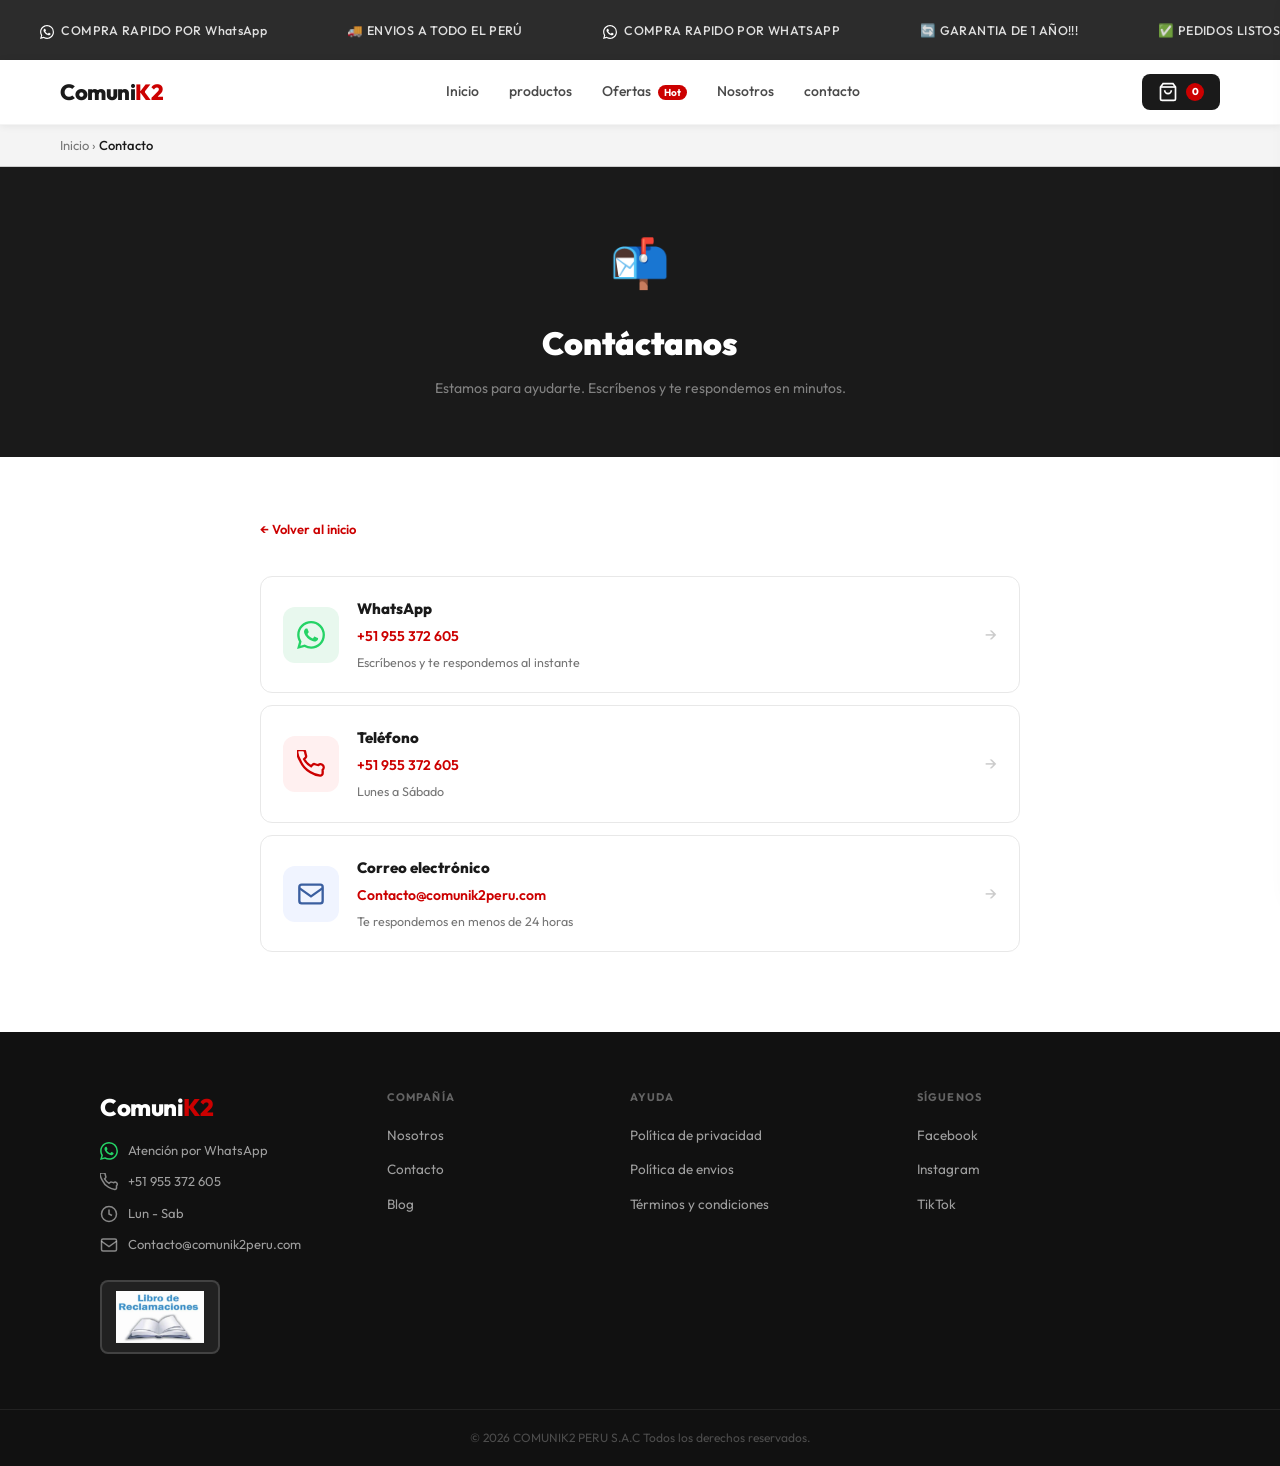
==== commit 3db331bc: "fix: vista resposiva corregida" ====
--- a/pages/contacto.html
+++ b/pages/contacto.html
@@ -117,7 +117,7 @@
       </div>
       <div class="contacto-info">
         <strong>WhatsApp</strong>
-        <span>+51 999 999 999</span>
+        <span>+51 955 372 605</span>
         <p>Escríbenos y te respondemos al instante</p>
       </div>
       <div class="contacto-arrow">→</div>
--- a/css/style.css
+++ b/css/style.css
@@ -503,4 +503,50 @@
   height: auto;
   margin: 0 auto 14px;
   display: block;
+}
+
+@media (max-width: 768px) {
+  .main-nav {
+    display: none;
+    position: fixed;
+    top: 64px;
+    left: 0;
+    right: 0;
+    background: #fff;
+    flex-direction: column;
+    padding: 16px 20px;
+    gap: 4px;
+    border-bottom: 1px solid #E8E8E8;
+    box-shadow: 0 4px 16px rgba(0,0,0,.08);
+    z-index: 150;
+  }
+  .main-nav.nav-open {
+    display: flex;
+  }
+  .main-nav a {
+    padding: 12px 16px;
+    font-size: 15px;
+    border-radius: 8px;
+  }
+  .menu-btn {
+    display: flex;
+  }
+}
+@media (max-width: 768px) {
+  .header-inner {
+    padding: 0 16px;
+    gap: 8px;
+  }
+  .cart-btn {
+    padding: 7px 10px;
+    font-size: 12px;
+    gap: 5px;
+  }
+  .logo {
+    font-size: 18px;
+    flex: 1;
+  }
+  .menu-btn {
+    order: -1;
+  }
 }
